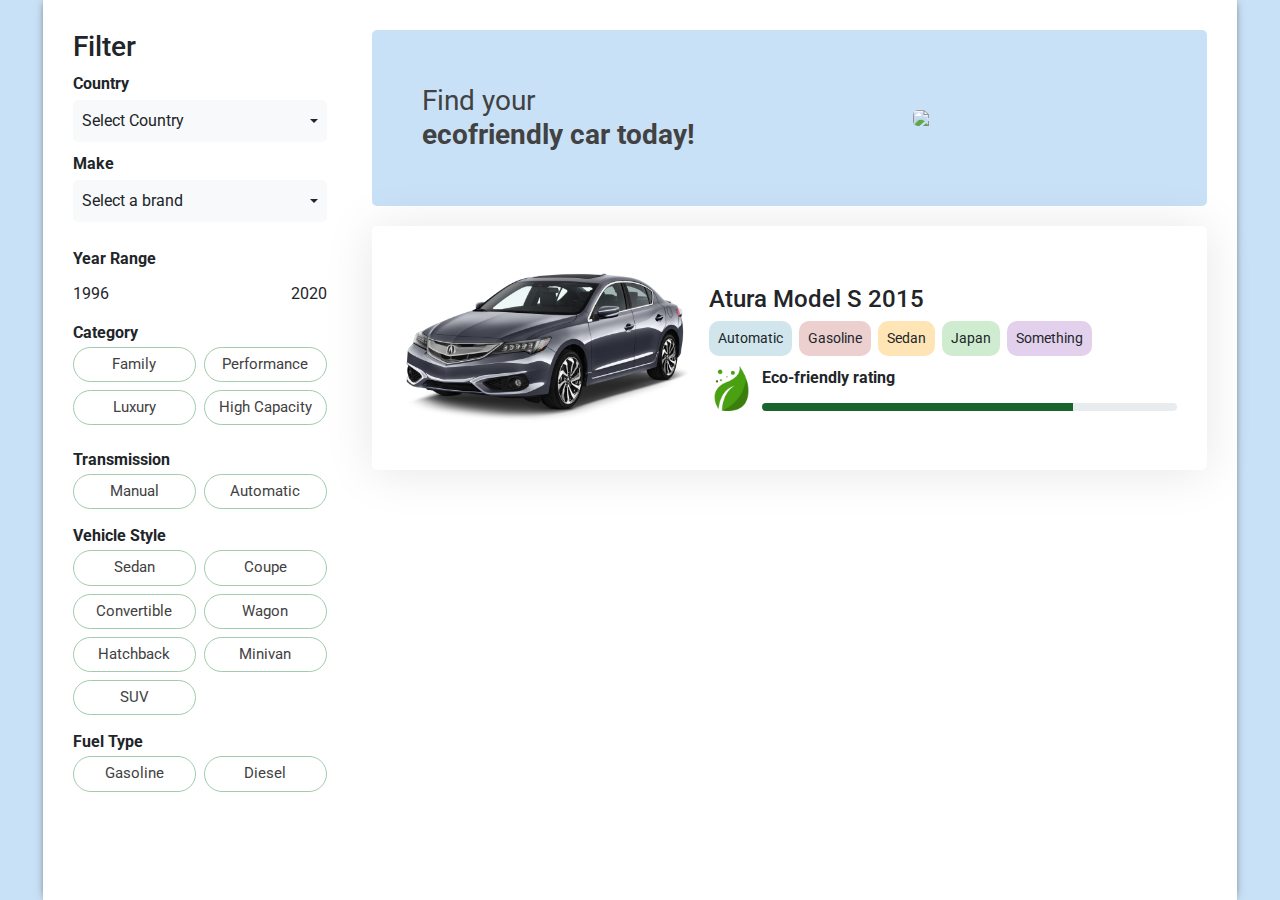
==== kd-ass-jamie/index.html @ 77341fe1 "Add files via upload" ====
<!doctype html>
<html ng-App="carSearch" lang="">

<head>
    <meta charset="utf-8">
    <title>Car searcher</title>
    <meta name="description" content="">
    <meta name="viewport" content="width=device-width, initial-scale=1">
    <link rel="stylesheet" href="https://fonts.googleapis.com/css?family=Roboto:300,400,500,700&display=swap">
    <link rel="stylesheet" href="https://cdn.jsdelivr.net/npm/bootstrap@4.5.3/dist/css/bootstrap.min.css"
          crossorigin="anonymous">
    <link rel="stylesheet" href="css/main.css"/>
    <link rel="stylesheet" href="css/normalize.css"/>
    <script src="https://code.jquery.com/jquery-3.5.1.slim.min.js" crossorigin="anonymous"></script>
    <script src="https://cdn.jsdelivr.net/npm/bootstrap@4.5.3/dist/js/bootstrap.bundle.min.js"
            crossorigin="anonymous"></script>
    <link rel="stylesheet" href="http://code.jquery.com/ui/1.11.4/themes/smoothness/jquery-ui.css">
    <script src="http://code.jquery.com/jquery-1.10.2.js"></script>
    <script src="http://code.jquery.com/ui/1.11.4/jquery-ui.js"></script>
    <script src="js/angular.min.js"></script>
    <script src="js/main.js"></script>
    <meta name="theme-color" content="#fafafa">
</head>

<body ng-controller="CarController">
<div class="dashboard">
    <div class="filter_column">
        <h3>Filter</h3>
        <div class="filter">
            <label class="filter--label">Country</label>
            <div class="dropdown">
                <button class="btn w-100 bg-light dropdown-toggle" type="button" id="countryDropdownMenuButton"
                        data-toggle="dropdown" aria-haspopup="true" aria-expanded="false">
                    Select Country
                </button>
                <div class="dropdown-menu country-dropdown" aria-labelledby="countryDropdownMenuButton">
                    <a class="dropdown-item" href="#">Germany</a>
                    <a class="dropdown-item" href="#">China</a>
                    <a class="dropdown-item" href="#">Joe mamma</a>
                </div>
            </div>
            <label class="filter--label">Make</label>
            <div class="dropdown">
                <button class="btn w-100 bg-light dropdown-toggle" type="button" id="dropdownMenuButton"
                        data-toggle="dropdown" aria-haspopup="true" aria-expanded="false">
                    Select a brand
                </button>
                <div class="dropdown-menu brand-dropdown" aria-labelledby="dropdownMenuButton">
                    <a class="dropdown-item" href="#">Ferrari</a>
                    <a class="dropdown-item" href="#">Ford</a>
                    <a class="dropdown-item" href="#">Joe mamma</a>
                </div>
            </div>
        </div>

        <div class="filter">
            <label class="filter--label">Year Range</label>
            <div style="margin: 5px 10px 3px 10px;" id="slider-range"></div>
            <div class="flex justify-between pt-1">
                <span id="year1">1996</span>
                <span id="year2">2020</span>
            </div>
        </div>

        <div class="filter">
            <label class="filter--label">Category</label>
            <div class="flex justify-between mb-2">
                <button id="family" class="multi_selection--button"
                        ng-click="handleFilterToggle('category', 'family')">Family
                </button>
                <button id="performance" class="multi_selection--button"
                        ng-click="handleFilterToggle('category', 'performance')">Performance
                </button>
            </div>
            <div class="flex justify-between mb-2">
                <button id="luxury" class="multi_selection--button"
                        ng-click="handleFilterToggle('category', 'luxury')">Luxury
                </button>
                <button id="highCapacity" class="multi_selection--button"
                        ng-click="handleFilterToggle('category', 'highCapacity')">High Capacity
                </button>
            </div>
        </div>

        <div class="filter">
            <label class="filter--label">Transmission</label>
            <div class="flex justify-between">
                <button id="manual" class="multi_selection--button"
                        ng-click="handleFilterToggle('transmission', 'manual')">Manual
                </button>
                <button id="automatic" class="multi_selection--button"
                        ng-click="handleFilterToggle('transmission', 'automatic')">Automatic
                </button>
            </div>
        </div>

        <div class="filter">
            <label class="filter--label">Vehicle Style</label>
            <div class="flex justify-between mb-2">
                <button id="sedan" class="multi_selection--button"
                        ng-click="handleFilterToggle('vehicleStyle', 'sedan')">Sedan
                </button>
                <button id="coupe" class="multi_selection--button"
                        ng-click="handleFilterToggle('vehicleStyle', 'coupe')">Coupe
                </button>
            </div>
            <div class="flex justify-between mb-2">
                <button id="convertible" class="multi_selection--button"
                        ng-click="handleFilterToggle('vehicleStyle', 'convertible')">Convertible
                </button>
                <button id="wagon" class="multi_selection--button"
                        ng-click="handleFilterToggle('vehicleStyle', 'wagon')">Wagon
                </button>
            </div>
            <div class="flex justify-between mb-2">
                <button id="hatchback" class="multi_selection--button"
                        ng-click="handleFilterToggle('vehicleStyle', 'hatchback')">Hatchback
                </button>
                <button id="minivan" class="multi_selection--button"
                        ng-click="handleFilterToggle('vehicleStyle', 'minivan')">Minivan
                </button>
            </div>
            <div class="flex justify-between">
                <button id="suv" class="multi_selection--button" ng-click="handleFilterToggle('vehicleStyle', 'suv')">
                    SUV
                </button>
            </div>
        </div>

        <div class="filter">
            <label class="filter--label">Fuel Type</label>
            <div class="flex justify-between">
                <button id="gasoline" class="multi_selection--button"
                        ng-click="handleFilterToggle('fuelType', 'gasoline')">Gasoline
                </button>
                <button id="diesel" class="multi_selection--button" ng-click="handleFilterToggle('fuelType', 'diesel')">
                    Diesel
                </button>
            </div>
        </div>
    </div>
    <div class="results_column">
        <div class="results_header">
            <div class="flex-column">
                <span class="header_text--first">Find your</span>
                <span class="header_text--second">ecofriendly car today!</span>
            </div>
            <img class="results_header--img" src="img/results-header.jpg"/>
        </div>

        <div class="car-card">
            <img class="car-image" src="img/car.png"/>
            <div class="car-info">
                <h4>Atura Model S 2015</h4>
                <div class="car-tags">
                    <span class="tag transmission-tag">Automatic</span>
                    <span class="tag fuel-tag">Gasoline</span>
                    <span class="tag style-tag">Sedan</span>
                    <span class="tag doors-tag">Japan</span>
                    <span class="tag whatever-tag">Something</span>
                </div>
                <div class="flex space-between w-100">
                    <img class="eco-leaf-image" src="img/leaf.png"/>
                    <div class="pl-2 w-100 flex-column justify-between">
                        <span style="font-weight: bold; margin-bottom: 3px;">Eco-friendly rating </span>
                        <div class="progress eco-progress">
                            <div class="progress-bar" role="progressbar" style="width: 75%" aria-valuenow="75"
                                 aria-valuemin="0" aria-valuemax="100"></div>
                        </div>
                    </div>
                </div>
            </div>
        </div>

    </div>
</div>
</body>
</html>
---- kd-ass-jamie/css/main.css ----
.dashboard {
  display: flex;
  width: 100%;
  max-width: 1194px;
  margin: 0 auto;
  box-shadow: 0 0 9px -3px rgba(0,0,0,0.75);
  background-color: #ffffff;
}

.filter_column {
  display: flex;
  flex-direction: column;
  width: 100%;
  max-width: 25%;
  height: 100vh;
  padding: 30px 15px 30px 30px;
  background-color: #FFFFFF;
}

.results_column {
  display: flex;
  flex-direction: column;
  width: 100%;
  max-width: 75%;
  padding: 30px;
}

.dropdown-toggle {
  background-color: #ffffff;
  margin: 2px 0 10px 0;
  border-radius: 5px;
  box-shadow: none;
  padding: 8px;
  display: flex;
  justify-content: space-between;
  align-items: center;
}

.filter {
  margin-bottom: 15px;
}

.filter--label {
  margin-bottom: 2px;
  font-weight: bold;
}

.multi_selection--button {
  background-color: #ffffff;
  color: #424242;
  width: 48.5%;
  border: 1.8px #A1CBAB solid;
  border-radius: 18px ;
  padding: 8px;
  font-size: 15px;
}

.button--selected {
  background-color: #EBF6EA;
  color: #19642B;
  border:2px #A1CBAB solid;
  font-weight: 500;
}

/* Results side */

.results_header {
  display: flex;
  justify-content: space-between;
  align-items: center;
  padding: 50px;
  background-color: #C9E1F6;
  border-radius: 5px;
  margin-bottom: 10px;
}

.header_text--first {
 font-size: 28px;
  margin-bottom: -8px;
  color: #424242;
}

.header_text--second {
  font-size: 28px;
  font-weight: bold;
  color: #424242;
}

.results_header--img {
  width: 40%;
  margin: -50px;
  border-radius: 5px;
}


/* CAR CARD STYLING */

.car-card {
  display: flex;
  justify-content: space-between;
  align-items: center;
  border-radius: 5px;
  box-shadow: 0 2px 50px 0 rgba(0,0,0,0.10);
  margin: 10px 0;
  padding: 15px;
}

.car-image {
  max-width: 40%;
  height: auto;
}

.car-info {
  width: 60%;
}

.car-tags {
  display: flex;
  padding-bottom: 10px;
}

.tag {
  padding: 7px 9px;
  border-radius: 10px;
  margin-right: 7px;
  font-size:14px;
}

tag:last-child {
  margin: 0;
}

.transmission-tag {
  background-color: #D0E5EC;
 }

.fuel-tag {
 background-color: #ECD0D0;
}

.style-tag {
  background-color: #FFE5B6;
}

.doors-tag {
  background-color: #D0ECD0;
}

.whatever-tag {
  background-color: #E2D0EC;
}

.eco-leaf-image {
  max-height: 45px;
  height: auto;  
}

.eco-progress {
  margin: 0;
  padding: 0;
}

.eco-progress {
  height: 8px !important;
  margin-right: 15px !important;
  border-radius: 5px;
}

.eco-progress .progress-bar {
  background-color: #19642B;
}

.multi_selection--button:hover {
  background-color:#EBF6EA;
  color:#19642B !important;
  font-weight: 500;
}
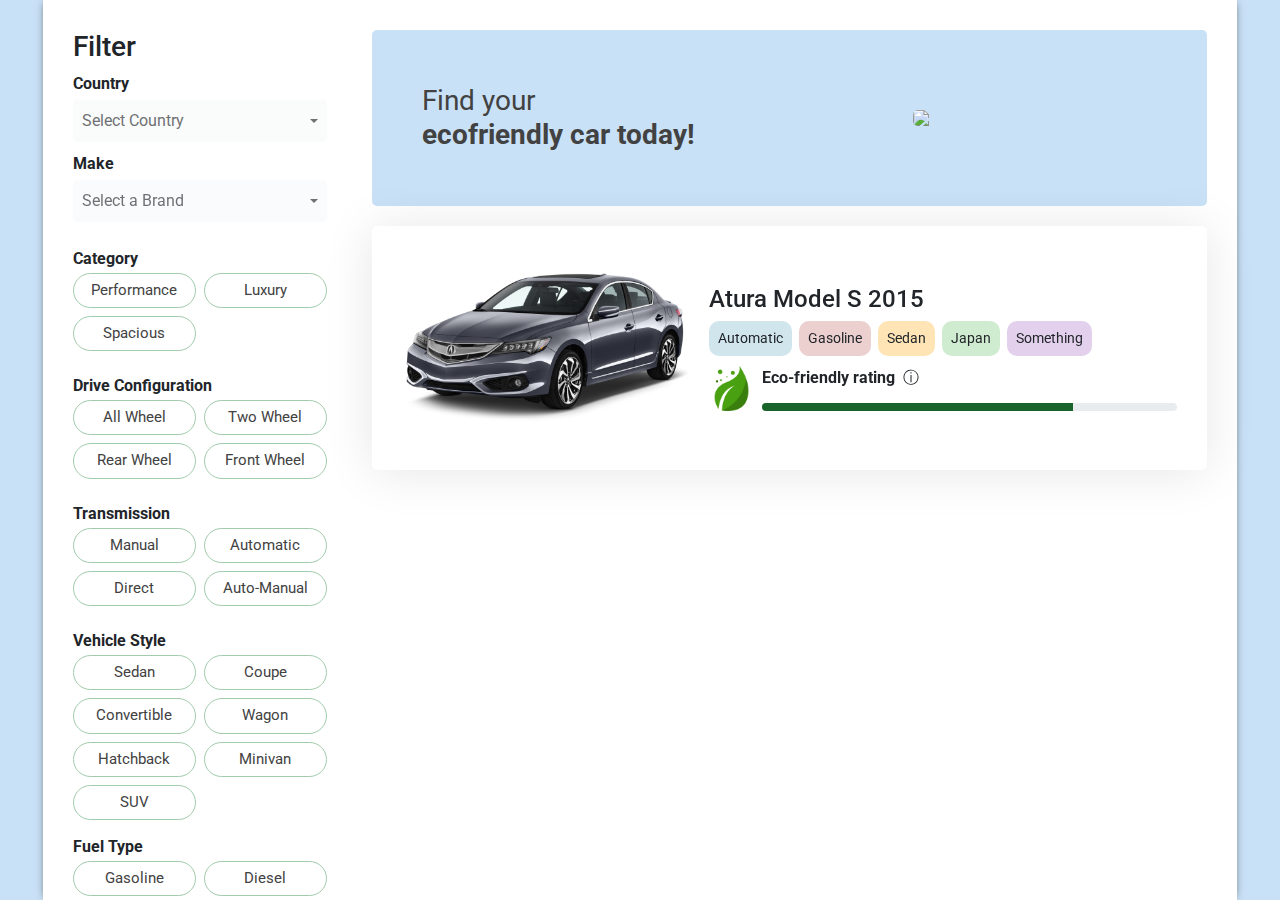
==== commit 018a08aa: "Merge branch 'Jamie' into main" ====
--- a/kd-ass-jamie/index.html
+++ b/kd-ass-jamie/index.html
@@ -12,8 +12,8 @@
     <link rel="stylesheet" href="css/main.css"/>
     <link rel="stylesheet" href="css/normalize.css"/>
     <script src="https://code.jquery.com/jquery-3.5.1.slim.min.js" crossorigin="anonymous"></script>
-    <script src="https://cdn.jsdelivr.net/npm/bootstrap@4.5.3/dist/js/bootstrap.bundle.min.js"
-            crossorigin="anonymous"></script>
+    <script src="https://cdn.jsdelivr.net/npm/popper.js@1.16.1/dist/umd/popper.min.js" crossorigin="anonymous"></script>
+    <script src="https://cdn.jsdelivr.net/npm/bootstrap@4.5.3/dist/js/bootstrap.min.js" crossorigin="anonymous"></script>
     <link rel="stylesheet" href="http://code.jquery.com/ui/1.11.4/themes/smoothness/jquery-ui.css">
     <script src="http://code.jquery.com/jquery-1.10.2.js"></script>
     <script src="http://code.jquery.com/ui/1.11.4/jquery-ui.js"></script>
@@ -29,67 +29,86 @@
         <div class="filter">
             <label class="filter--label">Country</label>
             <div class="dropdown">
-                <button class="btn w-100 bg-light dropdown-toggle" type="button" id="countryDropdownMenuButton"
-                        data-toggle="dropdown" aria-haspopup="true" aria-expanded="false">
+                <button class="btn w-100 bg-light dropdown-toggle country-button" type="button" id="countryDropdownMenuButton"
+                       disabled data-toggle="dropdown" aria-haspopup="true" aria-expanded="false">
                     Select Country
                 </button>
                 <div class="dropdown-menu country-dropdown" aria-labelledby="countryDropdownMenuButton">
-                    <a class="dropdown-item" href="#">Germany</a>
-                    <a class="dropdown-item" href="#">China</a>
-                    <a class="dropdown-item" href="#">Joe mamma</a>
                 </div>
             </div>
             <label class="filter--label">Make</label>
             <div class="dropdown">
-                <button class="btn w-100 bg-light dropdown-toggle" type="button" id="dropdownMenuButton"
+                <button disabled class="btn w-100 bg-light dropdown-toggle brands-button" type="button" id="brandDropdownMenuButton"
                         data-toggle="dropdown" aria-haspopup="true" aria-expanded="false">
-                    Select a brand
-                </button>
-                <div class="dropdown-menu brand-dropdown" aria-labelledby="dropdownMenuButton">
-                    <a class="dropdown-item" href="#">Ferrari</a>
-                    <a class="dropdown-item" href="#">Ford</a>
-                    <a class="dropdown-item" href="#">Joe mamma</a>
-                </div>
-            </div>
-        </div>
-
-        <div class="filter">
+                    Select a Brand
+                </button>
+                <div class="dropdown-menu brand-dropdown" aria-labelledby="brandDropdownMenuButton">
+                </div>
+            </div>
+        </div>
+
+        <!-- <div class="filter">
             <label class="filter--label">Year Range</label>
             <div style="margin: 5px 10px 3px 10px;" id="slider-range"></div>
             <div class="flex justify-between pt-1">
                 <span id="year1">1996</span>
                 <span id="year2">2020</span>
             </div>
-        </div>
+        </div> -->
 
         <div class="filter">
             <label class="filter--label">Category</label>
             <div class="flex justify-between mb-2">
-                <button id="family" class="multi_selection--button"
-                        ng-click="handleFilterToggle('category', 'family')">Family
-                </button>
-                <button id="performance" class="multi_selection--button"
-                        ng-click="handleFilterToggle('category', 'performance')">Performance
-                </button>
-            </div>
-            <div class="flex justify-between mb-2">
-                <button id="luxury" class="multi_selection--button"
-                        ng-click="handleFilterToggle('category', 'luxury')">Luxury
-                </button>
-                <button id="highCapacity" class="multi_selection--button"
-                        ng-click="handleFilterToggle('category', 'highCapacity')">High Capacity
+                <button id="Performance" class="multi_selection--button"
+                        ng-click="handleFilterToggle('category', 'Performance')">Performance
+                </button>
+                <button id="Luxury" class="multi_selection--button"
+                        ng-click="handleFilterToggle('category', 'Luxury')">Luxury
+                </button>
+            </div>
+            <div class="flex justify-between mb-2">
+                <button id="Spacious" class="multi_selection--button"
+                        ng-click="handleFilterToggle('category', 'Spacious')">Spacious
+                </button>
+            </div>
+        </div>
+
+        <div class="filter">
+            <label class="filter--label">Drive Configuration</label>
+            <div class="flex justify-between mb-2">
+                <button id="AllWheel" class="multi_selection--button"
+                        ng-click="handleFilterToggle('driveConfig', 'AllWheel')">All Wheel
+                </button>
+                <button id="twoWheel" class="multi_selection--button"
+                        ng-click="handleFilterToggle('driveConfig', 'TwoWheel')">Two Wheel
+                </button>
+            </div>
+            <div class="flex justify-between mb-2">
+                <button id="rearWheel" class="multi_selection--button"
+                        ng-click="handleFilterToggle('driveConfig', 'RearWheel')">Rear Wheel
+                </button>
+                <button id="frontWheel" class="multi_selection--button"
+                        ng-click="handleFilterToggle('driveConfig', 'FrontWheel')">Front Wheel
                 </button>
             </div>
         </div>
 
         <div class="filter">
             <label class="filter--label">Transmission</label>
-            <div class="flex justify-between">
-                <button id="manual" class="multi_selection--button"
-                        ng-click="handleFilterToggle('transmission', 'manual')">Manual
-                </button>
-                <button id="automatic" class="multi_selection--button"
-                        ng-click="handleFilterToggle('transmission', 'automatic')">Automatic
+            <div class="flex justify-between mb-2">
+                <button id="Manual" class="multi_selection--button"
+                        ng-click="handleFilterToggle('transmission', 'Manual')">Manual
+                </button>
+                <button id="Automatic" class="multi_selection--button"
+                        ng-click="handleFilterToggle('transmission', 'Automatic')">Automatic
+                </button>
+            </div>
+            <div class="flex justify-between mb-2">
+                <button id="Direct" class="multi_selection--button"
+                        ng-click="handleFilterToggle('transmission', 'Direct')">Direct
+                </button>
+                <button id="AutomatedManual" class="multi_selection--button"
+                        ng-click="handleFilterToggle('transmission', 'AutomatedManual')">Auto-Manual
                 </button>
             </div>
         </div>
@@ -139,6 +158,7 @@
             </div>
         </div>
     </div>
+    
     <div class="results_column">
         <div class="results_header">
             <div class="flex-column">
@@ -162,7 +182,10 @@
                 <div class="flex space-between w-100">
                     <img class="eco-leaf-image" src="img/leaf.png"/>
                     <div class="pl-2 w-100 flex-column justify-between">
-                        <span style="font-weight: bold; margin-bottom: 3px;">Eco-friendly rating </span>
+                        <div class="flex">
+                        <span style="font-weight: bold; margin-bottom: 3px;">Eco-friendly rating</span>
+                        <span tabindex="0" class="ml-2" role="button" data-trigger="focus" data-toggle="popover" data-placement="top" data-content="Calculated as follows: Emission Score= ((Fuel Consumption Highway + Fuel Consumption City) / FuelConsumptionCombined ) * CO2 Emissions">ⓘ</span>
+                    </div>
                         <div class="progress eco-progress">
                             <div class="progress-bar" role="progressbar" style="width: 75%" aria-valuenow="75"
                                  aria-valuemin="0" aria-valuemax="100"></div>
--- a/kd-ass-jamie/css/main.css
+++ b/kd-ass-jamie/css/main.css
@@ -15,6 +15,7 @@
   height: 100vh;
   padding: 30px 15px 30px 30px;
   background-color: #FFFFFF;
+  overflow-y: scroll;
 }
 
 .results_column {
@@ -34,6 +35,7 @@
   display: flex;
   justify-content: space-between;
   align-items: center;
+  text-overflow: ellipsis;
 }
 
 .filter {
